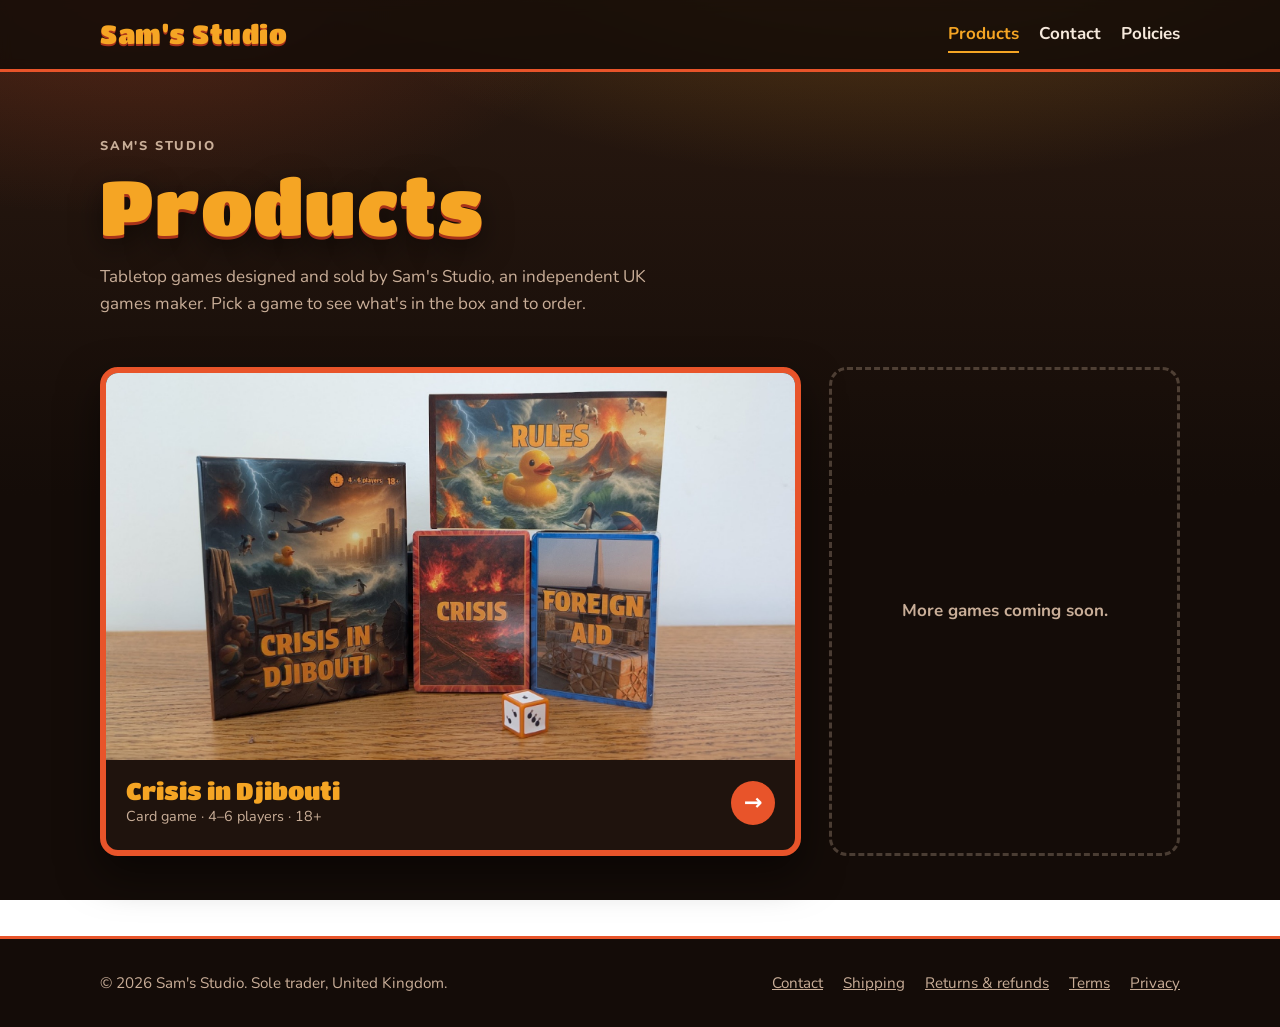
==== index.html @ fb30d2c3 "Add Sam's Studio site with Crisis in Djibouti product page Co-Authored-By: Claude Opus 5.5 (1M conte" ====
<!doctype html>
<html lang="en-GB">
<head>
  <meta charset="utf-8">
  <meta name="viewport" content="width=device-width, initial-scale=1">
  <title>Products | Sam's Studio</title>
  <meta name="description" content="Sam's Studio makes and sells tabletop card games, including Crisis in Djibouti.">
  <link rel="preconnect" href="https://fonts.googleapis.com">
  <link rel="preconnect" href="https://fonts.gstatic.com" crossorigin>
  <link href="https://fonts.googleapis.com/css2?family=Nunito:wght@400;600;700;800&family=Titan+One&display=swap" rel="stylesheet">
  <link rel="stylesheet" href="css/style.css">
</head>
<body>
  <header class="site-header">
    <div class="wrap">
      <a class="brand" href="index.html">Sam's Studio</a>
      <nav class="nav" aria-label="Main">
        <a href="index.html" aria-current="page">Products</a>
        <a href="contact.html">Contact</a>
        <a href="policies.html">Policies</a>
      </nav>
    </div>
  </header>

  <main>
    <section class="wrap page-intro">
      <p class="eyebrow">Sam's Studio</p>
      <h1 class="display">Products</h1>
      <p>Tabletop games designed and sold by Sam's Studio, an independent UK games maker. Pick a game to see what's in the box and to order.</p>
    </section>

    <section class="wrap product-grid" aria-label="Products">
      <a class="product-tile" href="crisis-in-djibouti.html">
        <img src="images/cid-product.jpg" alt="Crisis in Djibouti game box with the rules booklet, Crisis deck, Foreign Aid deck and die" width="1800" height="1012">
        <div class="tile-body">
          <div>
            <div class="tile-name">Crisis in Djibouti</div>
            <div class="tile-meta">Card game · 4–6 players · 18+</div>
          </div>
          <span class="tile-arrow" aria-hidden="true">&rarr;</span>
        </div>
      </a>

      <div class="coming-soon">
        <p><strong>More games coming soon.</strong></p>
      </div>
    </section>
  </main>

  <footer class="site-footer">
    <div class="wrap">
      <span>&copy; 2026 Sam's Studio. Sole trader, United Kingdom.</span>
      <nav aria-label="Footer">
        <a href="contact.html">Contact</a>
        <a href="policies.html#shipping">Shipping</a>
        <a href="policies.html#returns">Returns &amp; refunds</a>
        <a href="policies.html#terms">Terms</a>
        <a href="policies.html#privacy">Privacy</a>
      </nav>
    </div>
  </footer>
</body>
</html>
---- css/style.css ----
/* Sam's Studio — styled after Crisis in Djibouti */

:root {
  --ink: #140c08;
  --ink-2: #1f130d;
  --ink-3: #2b1a11;
  --ember: #e8542a;      /* Crisis card frame */
  --ember-deep: #a8321a;
  --amber: #f5a524;      /* Title lettering */
  --amber-light: #ffc757;
  --aid: #2f74d6;        /* Foreign Aid card frame */
  --power: #f2c230;      /* Power card frame */
  --paper: #fbe3c4;      /* Crisis card body */
  --text: #f6e9dc;
  --muted: #c9ae98;
  --radius: 14px;
  --display: "Titan One", "Arial Rounded MT Bold", "Trebuchet MS", sans-serif;
  --body: "Nunito", system-ui, -apple-system, "Segoe UI", sans-serif;
}

* { box-sizing: border-box; }

html { scroll-behavior: smooth; }

body {
  margin: 0;
  min-height: 100vh;
  display: flex;
  flex-direction: column;
  font-family: var(--body);
  font-size: 1.0625rem;
  line-height: 1.6;
  color: var(--text);
  background:
    radial-gradient(ellipse 80% 50% at 70% -10%, rgba(245, 165, 36, 0.28), transparent 60%),
    radial-gradient(ellipse 60% 40% at 10% 0%, rgba(232, 84, 42, 0.22), transparent 60%),
    linear-gradient(180deg, var(--ink-3) 0%, var(--ink) 55%);
  background-attachment: fixed;
}

img { max-width: 100%; height: auto; display: block; }

a { color: var(--amber-light); }

.wrap {
  width: 100%;
  max-width: 1120px;
  margin: 0 auto;
  padding-inline: 20px;
}

/* ---------- Header ---------- */

.site-header {
  border-bottom: 3px solid var(--ember);
  background: rgba(20, 12, 8, 0.85);
  backdrop-filter: blur(6px);
  position: sticky;
  top: 0;
  z-index: 10;
}

.site-header .wrap {
  display: flex;
  align-items: center;
  justify-content: space-between;
  gap: 16px;
  padding-block: 14px;
  flex-wrap: wrap;
}

.brand {
  font-family: var(--display);
  font-size: 1.6rem;
  color: var(--amber);
  text-decoration: none;
  letter-spacing: 0.02em;
  text-shadow: 0 2px 0 var(--ember-deep);
}

.nav { display: flex; gap: 20px; flex-wrap: wrap; }

.nav a {
  color: var(--text);
  text-decoration: none;
  font-weight: 700;
  padding-block: 4px;
  border-bottom: 2px solid transparent;
}

.nav a:hover,
.nav a[aria-current="page"] { color: var(--amber); border-color: var(--amber); }

main { flex: 1; }

/* ---------- Type ---------- */

.display {
  font-family: var(--display);
  font-weight: 400;
  color: var(--amber);
  line-height: 1.05;
  letter-spacing: 0.01em;
  text-shadow: 0 3px 0 var(--ember-deep), 0 10px 30px rgba(0, 0, 0, 0.5);
  margin: 0;
}

h1.display { font-size: clamp(2.6rem, 7vw, 4.75rem); }
h2.display { font-size: clamp(1.8rem, 4vw, 2.6rem); }

.eyebrow {
  font-weight: 800;
  text-transform: uppercase;
  letter-spacing: 0.14em;
  font-size: 0.8rem;
  color: var(--ember);
  margin: 0 0 10px;
}

.lead { font-size: 1.2rem; color: var(--text); max-width: 60ch; }

/* ---------- Products page ---------- */

.page-intro { padding-block: 64px 32px; }
.page-intro p { color: var(--muted); max-width: 55ch; }

.product-grid {
  display: grid;
  grid-template-columns: 2fr 1fr;
  gap: 28px;
  padding-bottom: 80px;
}

.product-tile {
  display: flex;
  flex-direction: column;
  text-decoration: none;
  color: inherit;
  background: var(--ink-2);
  border: 6px solid var(--ember);
  border-radius: 18px;
  overflow: hidden;
  box-shadow: 0 18px 40px rgba(0, 0, 0, 0.5);
  transition: transform 0.2s ease, box-shadow 0.2s ease, border-color 0.2s ease;
}

.product-tile:hover,
.product-tile:focus-visible {
  transform: translateY(-6px);
  border-color: var(--amber);
  box-shadow: 0 26px 50px rgba(0, 0, 0, 0.6), 0 0 0 4px rgba(245, 165, 36, 0.25);
  outline: none;
}

.product-tile img { width: 100%; }

.product-tile .tile-body {
  padding: 18px 20px 22px;
  display: flex;
  justify-content: space-between;
  align-items: center;
  gap: 12px;
}

.product-tile .tile-name {
  font-family: var(--display);
  font-size: 1.5rem;
  color: var(--amber);
  line-height: 1.1;
}

.product-tile .tile-meta { font-size: 0.9rem; color: var(--muted); }

.product-tile .tile-arrow {
  flex: none;
  width: 44px;
  height: 44px;
  border-radius: 50%;
  display: grid;
  place-items: center;
  background: var(--ember);
  color: #fff;
  font-size: 1.4rem;
  font-weight: 800;
}

.coming-soon {
  border: 3px dashed rgba(201, 174, 152, 0.3);
  border-radius: 18px;
  display: grid;
  place-items: center;
  text-align: center;
  padding: 40px 24px;
  color: var(--muted);
  min-height: 240px;
}

/* ---------- Product detail ---------- */

.hero { padding-block: 48px 64px; }

.hero-grid {
  display: grid;
  grid-template-columns: 1.15fr 1fr;
  gap: 48px;
  align-items: center;
}

.hero-media {
  border: 6px solid var(--ember);
  border-radius: 18px;
  overflow: hidden;
  box-shadow: 0 24px 60px rgba(0, 0, 0, 0.6);
}

.badges { display: flex; flex-wrap: wrap; gap: 10px; margin: 20px 0 24px; }

.badge {
  font-weight: 800;
  font-size: 0.9rem;
  padding: 6px 14px;
  border-radius: 999px;
  background: rgba(245, 165, 36, 0.12);
  border: 2px solid var(--amber);
  color: var(--amber-light);
}

.price {
  font-family: var(--display);
  font-size: 2.4rem;
  color: var(--text);
  margin: 8px 0 4px;
}

.price-note { color: var(--muted); font-size: 0.95rem; margin: 0 0 24px; }

.buy-button {
  display: inline-flex;
  align-items: center;
  justify-content: center;
  gap: 10px;
  font-family: var(--display);
  font-size: 1.5rem;
  letter-spacing: 0.03em;
  color: #2a1204;
  text-decoration: none;
  background: linear-gradient(180deg, var(--amber-light), var(--amber));
  border: 0;
  border-radius: 14px;
  padding: 18px 44px;
  box-shadow: 0 6px 0 var(--ember-deep), 0 16px 30px rgba(0, 0, 0, 0.45);
  cursor: pointer;
  transition: transform 0.12s ease, box-shadow 0.12s ease;
}

.buy-button:hover { transform: translateY(-2px); box-shadow: 0 8px 0 var(--ember-deep), 0 20px 34px rgba(0, 0, 0, 0.5); }
.buy-button:active { transform: translateY(4px); box-shadow: 0 2px 0 var(--ember-deep), 0 8px 16px rgba(0, 0, 0, 0.4); }

.secure-note { font-size: 0.85rem; color: var(--muted); margin-top: 14px; }

/* Card-style sections */

.section { padding-block: 64px; }

.section-head { margin-bottom: 32px; }

.card-row {
  display: grid;
  grid-template-columns: repeat(3, 1fr);
  gap: 24px;
}

.game-card {
  border-radius: 16px;
  padding: 26px 24px 28px;
  border: 6px solid var(--ember);
  background: linear-gradient(180deg, #ffe9cc, #f7c99a);
  color: #2a1204;
  box-shadow: 0 16px 36px rgba(0, 0, 0, 0.45);
}

.game-card.aid { border-color: var(--aid); background: linear-gradient(180deg, #e6f0ff, #bcd4f7); color: #0d1f3d; }
.game-card.power { border-color: var(--power); background: linear-gradient(180deg, #fff6d6, #f7dd8a); color: #2d2200; }

.game-card h3 {
  font-family: var(--display);
  font-weight: 400;
  font-size: 1.6rem;
  margin: 0 0 8px;
  letter-spacing: 0.02em;
}

.game-card p { margin: 0; font-weight: 600; }

.game-card.global { border-color: var(--amber); background: linear-gradient(180deg, #ffe2b8, #f5b867); color: #2a1204; }

.card-row.steps { grid-template-columns: repeat(4, 1fr); }
.steps .game-card { position: relative; padding-top: 34px; }
.steps .game-card:nth-child(odd) { transform: rotate(-1deg); }
.steps .game-card:nth-child(even) { transform: rotate(1deg) translateY(8px); }

.step-num {
  position: absolute;
  top: -18px;
  left: 18px;
  width: 42px;
  height: 42px;
  border-radius: 50%;
  display: grid;
  place-items: center;
  font-family: var(--display);
  font-size: 1.3rem;
  color: #fff;
  background: var(--ember-deep);
  border: 3px solid var(--ink);
}

.warning {
  margin-top: 48px;
  padding: 22px 26px;
  border-left: 6px solid var(--ember);
  background: rgba(232, 84, 42, 0.1);
  border-radius: 0 var(--radius) var(--radius) 0;
  max-width: 820px;
}
.warning p { margin: 0; }
.warning p + p { margin-top: 10px; }
.warning strong { color: var(--amber-light); }

.price-plus { font-family: var(--body); font-size: 1.1rem; font-weight: 700; color: var(--muted); }

.split {
  display: grid;
  grid-template-columns: 1fr 1fr;
  gap: 48px;
  align-items: center;
}

.photo {
  border-radius: 16px;
  overflow: hidden;
  border: 4px solid rgba(245, 165, 36, 0.5);
  box-shadow: 0 20px 44px rgba(0, 0, 0, 0.5);
}

.photo img { width: 100%; height: 100%; object-fit: cover; }

.gallery {
  display: grid;
  grid-template-columns: repeat(3, 1fr);
  gap: 20px;
}

.gallery .photo { aspect-ratio: 4 / 5; }
.gallery .photo:nth-child(2) { transform: translateY(24px); }

.check-list { list-style: none; padding: 0; margin: 0; display: grid; gap: 12px; }
.check-list li { padding-left: 34px; position: relative; }
.check-list li::before {
  content: "";
  position: absolute;
  left: 0;
  top: 0.35em;
  width: 20px;
  height: 20px;
  border-radius: 5px;
  background: var(--ember);
  box-shadow: inset 0 0 0 4px var(--ink);
  border: 2px solid var(--ember);
}

.cta-band {
  margin-block: 32px 80px;
  padding: 48px 32px;
  text-align: center;
  border-radius: 20px;
  border: 6px solid var(--ember);
  background:
    linear-gradient(rgba(20, 12, 8, 0.75), rgba(20, 12, 8, 0.85)),
    url("../images/cid-product.jpg") center / cover;
}

.cta-band p { color: var(--muted); margin: 12px auto 28px; max-width: 50ch; }

.placeholder {
  background: rgba(245, 165, 36, 0.18);
  border: 1px dashed var(--amber);
  border-radius: 4px;
  padding: 0 4px;
}

/* ---------- Text pages (policies, contact) ---------- */

.prose { max-width: 760px; padding-block: 56px 80px; }
.prose h2 {
  font-family: var(--display);
  font-weight: 400;
  color: var(--amber);
  font-size: 1.6rem;
  margin: 48px 0 12px;
}
.prose p, .prose li { color: var(--text); }
.prose .muted { color: var(--muted); }

.info-card {
  background: var(--ink-2);
  border: 3px solid var(--ember);
  border-radius: var(--radius);
  padding: 24px 28px;
  margin-top: 24px;
}

.info-card dl { margin: 0; display: grid; grid-template-columns: max-content 1fr; gap: 10px 24px; }
.info-card dt { font-weight: 800; color: var(--amber); }
.info-card dd { margin: 0; }

/* ---------- Footer ---------- */

.site-footer {
  border-top: 3px solid var(--ember);
  background: var(--ink);
  padding-block: 32px;
  font-size: 0.95rem;
  color: var(--muted);
}

.site-footer .wrap {
  display: flex;
  justify-content: space-between;
  gap: 16px 32px;
  flex-wrap: wrap;
}

.site-footer nav { display: flex; gap: 20px; flex-wrap: wrap; }
.site-footer a { color: var(--muted); }
.site-footer a:hover { color: var(--amber); }

/* ---------- Responsive ---------- */

@media (max-width: 1080px) and (min-width: 861px) {
  .card-row.steps { grid-template-columns: repeat(2, 1fr); gap: 40px 24px; }
}

@media (max-width: 860px) {
  .product-grid { grid-template-columns: 1fr; }
  .coming-soon { min-height: 0; padding: 24px; }
  .hero-grid, .split { grid-template-columns: 1fr; gap: 32px; }
  .card-row, .card-row.steps { grid-template-columns: 1fr; gap: 36px; }
  .steps .game-card:nth-child(n) { transform: none; }
  .gallery { grid-template-columns: 1fr 1fr; }
  .gallery .photo:nth-child(2) { transform: none; }
  .gallery .photo:nth-child(3) { grid-column: span 2; aspect-ratio: 16 / 10; }
  .buy-button { width: 100%; }
}

@media (prefers-reduced-motion: reduce) {
  * { transition: none !important; scroll-behavior: auto !important; }
}
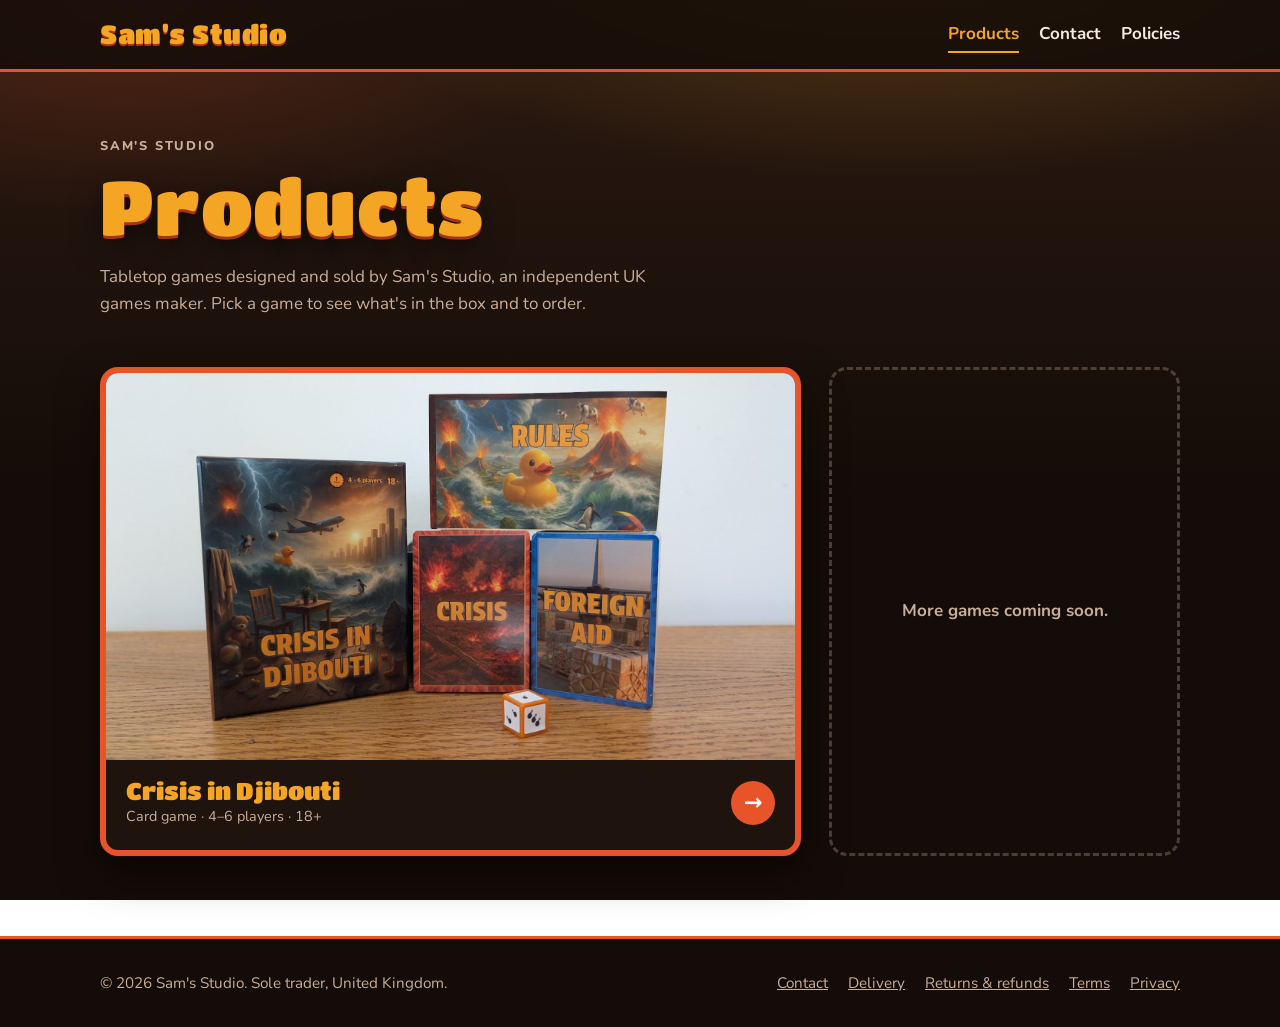
==== commit 7885e58d: "Switch to personal fulfilment for first run, price £35, no direct shipping Co-Authored-By: Claude Op" ====
--- a/index.html
+++ b/index.html
@@ -52,7 +52,7 @@
       <span>&copy; 2026 Sam's Studio. Sole trader, United Kingdom.</span>
       <nav aria-label="Footer">
         <a href="contact.html">Contact</a>
-        <a href="policies.html#shipping">Shipping</a>
+        <a href="policies.html#shipping">Delivery</a>
         <a href="policies.html#returns">Returns &amp; refunds</a>
         <a href="policies.html#terms">Terms</a>
         <a href="policies.html#privacy">Privacy</a>
--- a/css/style.css
+++ b/css/style.css
@@ -256,6 +256,22 @@
 .buy-button:hover { transform: translateY(-2px); box-shadow: 0 8px 0 var(--ember-deep), 0 20px 34px rgba(0, 0, 0, 0.5); }
 .buy-button:active { transform: translateY(4px); box-shadow: 0 2px 0 var(--ember-deep), 0 8px 16px rgba(0, 0, 0, 0.4); }
 
+.collect-note {
+  font-size: 0.95rem;
+  line-height: 1.5;
+  color: var(--text);
+  background: rgba(47, 116, 214, 0.14);
+  border-left: 4px solid var(--aid);
+  border-radius: 0 10px 10px 0;
+  padding: 12px 16px;
+  margin: 0 0 24px;
+  max-width: 52ch;
+}
+
+.collect-note p { margin: 0; color: var(--text); }
+.collect-note p + p { margin-top: 8px; }
+.cta-band .collect-note { margin: 0 auto 28px; text-align: left; }
+
 .secure-note { font-size: 0.85rem; color: var(--muted); margin-top: 14px; }
 
 /* Card-style sections */
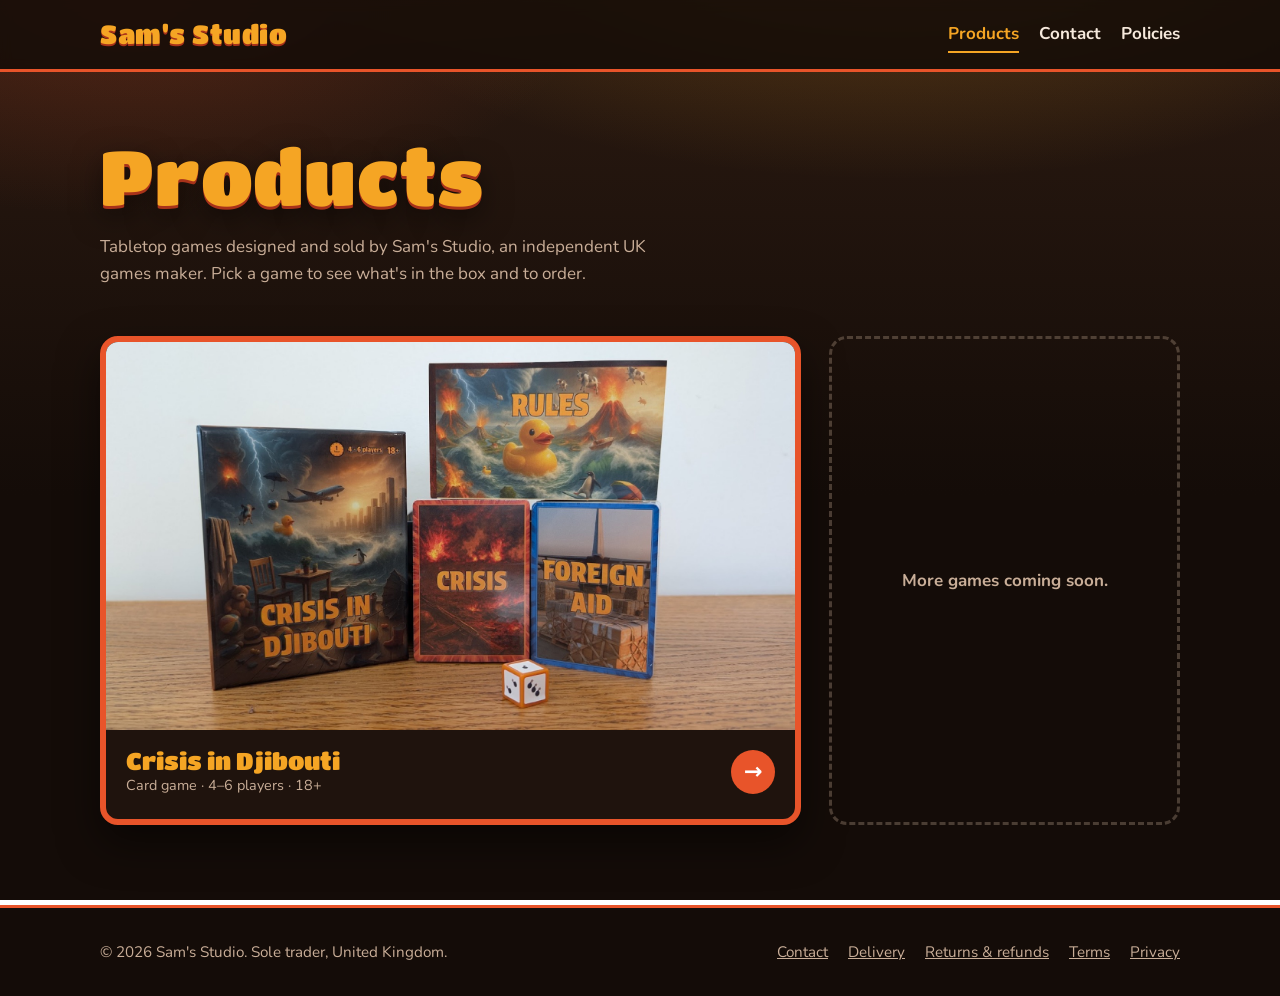
==== commit 8f4d7136: "Remove eyebrow above Products title Co-Authored-By: Claude Opus 5.5 (1M context) <noreply@anthropic." ====
--- a/index.html
+++ b/index.html
@@ -24,7 +24,6 @@
 
   <main>
     <section class="wrap page-intro">
-      <p class="eyebrow">Sam's Studio</p>
       <h1 class="display">Products</h1>
       <p>Tabletop games designed and sold by Sam's Studio, an independent UK games maker. Pick a game to see what's in the box and to order.</p>
     </section>
--- a/css/style.css
+++ b/css/style.css
@@ -197,14 +197,17 @@
 
 /* ---------- Product detail ---------- */
 
-.hero { padding-block: 48px 64px; }
+.hero { padding-block: 32px 64px; }
 
 .hero-grid {
   display: grid;
   grid-template-columns: 1.15fr 1fr;
   gap: 48px;
-  align-items: center;
-}
+  align-items: start;
+}
+
+.hero .display { font-size: clamp(2.6rem, 6vw, 4rem); }
+.hero-info .lead { margin-top: 0; }
 
 .hero-media {
   border: 6px solid var(--ember);
@@ -272,6 +275,11 @@
 .collect-note p + p { margin-top: 8px; }
 .cta-band .collect-note { margin: 0 auto 28px; text-align: left; }
 
+.buy-row { display: flex; align-items: center; gap: 28px; flex-wrap: wrap; margin-top: 24px; }
+.buy-row .price { margin: 0; line-height: 1; }
+.buy-row .price-note { margin: 6px 0 0; }
+.hero-info .secure-note { margin: 14px 0 22px; }
+
 .secure-note { font-size: 0.85rem; color: var(--muted); margin-top: 14px; }
 
 /* Card-style sections */
@@ -344,6 +352,53 @@
 .warning strong { color: var(--amber-light); }
 
 .price-plus { font-family: var(--body); font-size: 1.1rem; font-weight: 700; color: var(--muted); }
+
+.hero-side { display: flex; flex-direction: column; gap: 24px; }
+
+.founders {
+  padding: 22px 24px 24px;
+  border: 5px solid var(--power);
+  border-radius: 18px;
+  background:
+    radial-gradient(ellipse 70% 80% at 0% 0%, rgba(242, 194, 48, 0.16), transparent 70%),
+    var(--ink-2);
+  box-shadow: 0 16px 36px rgba(0, 0, 0, 0.45);
+}
+
+.founders .eyebrow { color: var(--power); margin-bottom: 4px; }
+
+.founders h2 {
+  font-family: var(--display);
+  font-weight: 400;
+  font-size: 1.6rem;
+  line-height: 1.15;
+  color: var(--amber);
+  margin: 0 0 8px;
+}
+
+.founders-intro { color: var(--muted); font-size: 0.95rem; margin: 0 0 14px; }
+
+.perks { list-style: none; margin: 0; padding: 0; display: grid; gap: 10px; }
+
+.perks li {
+  position: relative;
+  padding-left: 30px;
+  display: flex;
+  flex-direction: column;
+}
+
+.perks li::before {
+  content: "\2605";
+  position: absolute;
+  left: 0;
+  top: 0;
+  color: var(--power);
+  font-size: 1.1rem;
+  line-height: 1.4;
+}
+
+.perks strong { font-weight: 800; color: var(--power); }
+.perks span { font-size: 0.92rem; color: var(--text); }
 
 .split {
   display: grid;
@@ -461,12 +516,16 @@
   .product-grid { grid-template-columns: 1fr; }
   .coming-soon { min-height: 0; padding: 24px; }
   .hero-grid, .split { grid-template-columns: 1fr; gap: 32px; }
+  .hero-side { display: contents; }
+  .hero-info { order: 1; }
+  .founders { order: 2; }
   .card-row, .card-row.steps { grid-template-columns: 1fr; gap: 36px; }
   .steps .game-card:nth-child(n) { transform: none; }
   .gallery { grid-template-columns: 1fr 1fr; }
   .gallery .photo:nth-child(2) { transform: none; }
   .gallery .photo:nth-child(3) { grid-column: span 2; aspect-ratio: 16 / 10; }
   .buy-button { width: 100%; }
+  .buy-row { gap: 16px; }
 }
 
 @media (prefers-reduced-motion: reduce) {
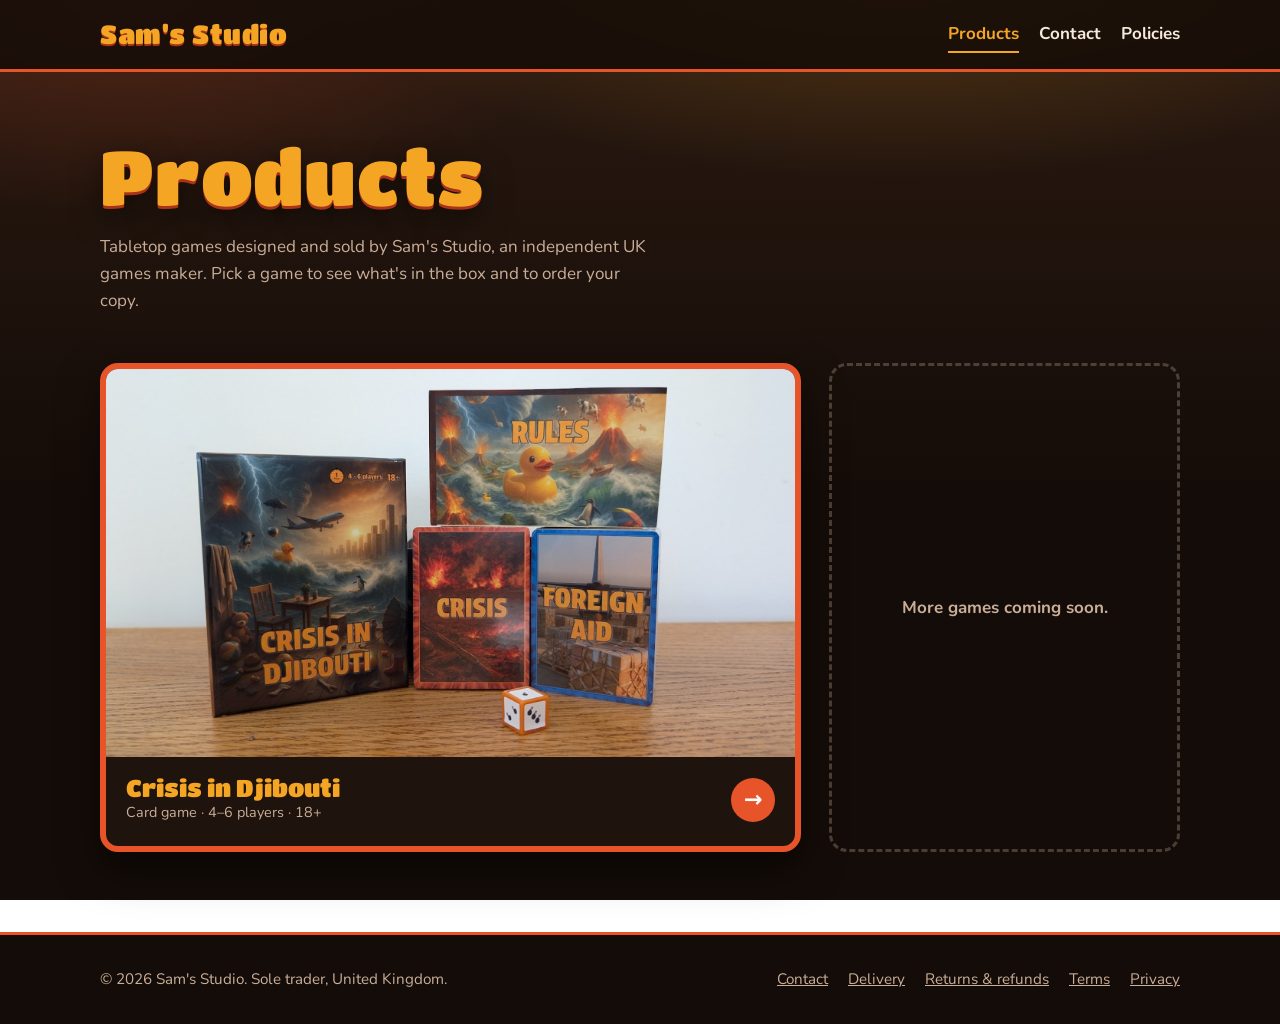
==== commit 7c6570c8: "Tweak Products intro copy Co-Authored-By: Claude Opus 5.5 (1M context) <noreply@anthropic.com>" ====
--- a/index.html
+++ b/index.html
@@ -25,7 +25,7 @@
   <main>
     <section class="wrap page-intro">
       <h1 class="display">Products</h1>
-      <p>Tabletop games designed and sold by Sam's Studio, an independent UK games maker. Pick a game to see what's in the box and to order.</p>
+      <p>Tabletop games designed and sold by Sam's Studio, an independent UK games maker. Pick a game to see what's in the box and to order your copy.</p>
     </section>
 
     <section class="wrap product-grid" aria-label="Products">
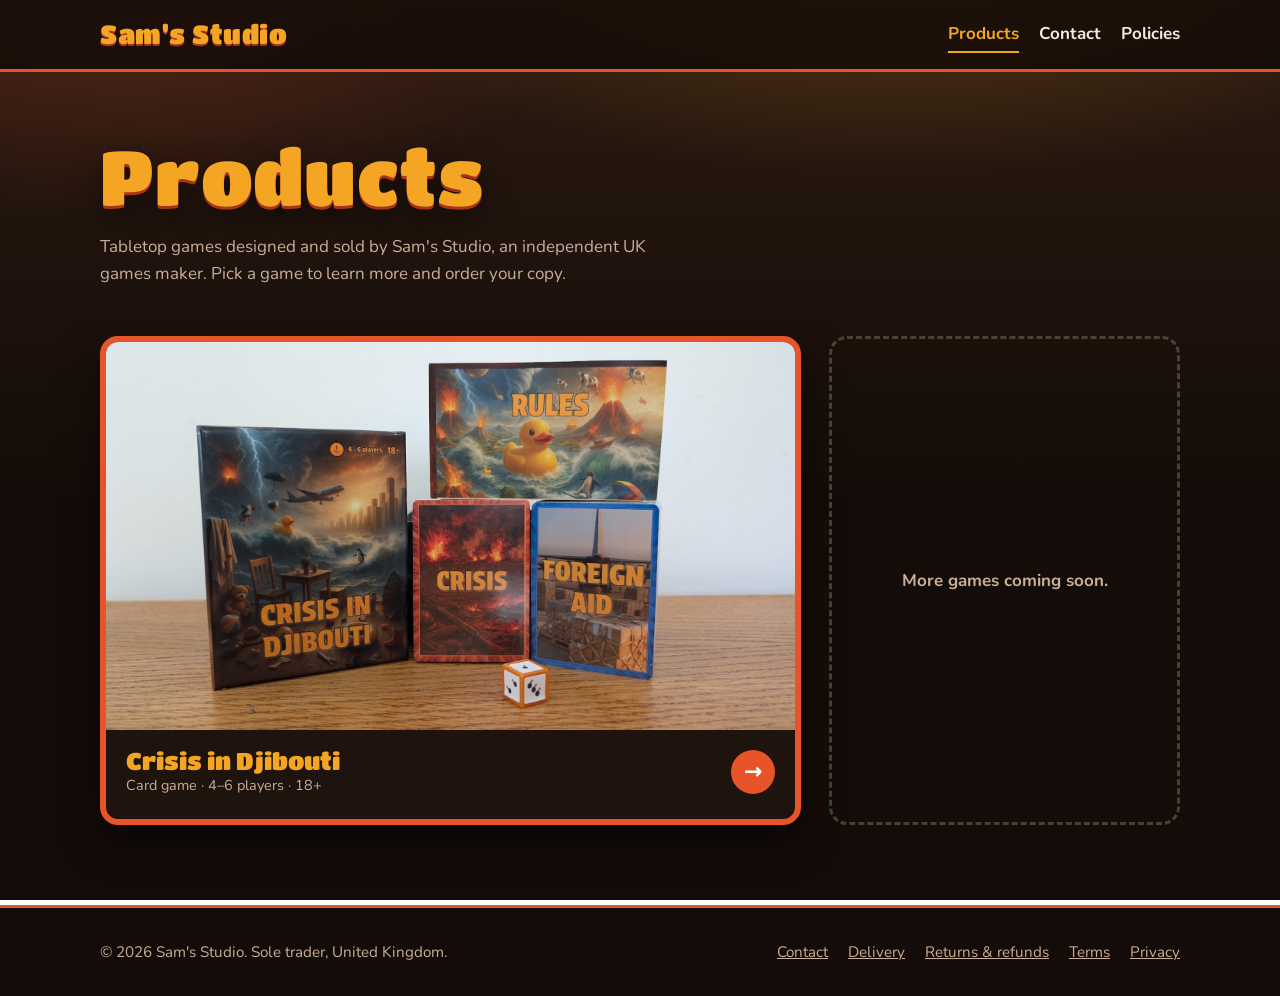
==== commit 1e7d3a57: "Tweak Products intro copy Co-Authored-By: Claude Opus 5.5 (1M context) <noreply@anthropic.com>" ====
--- a/index.html
+++ b/index.html
@@ -25,7 +25,7 @@
   <main>
     <section class="wrap page-intro">
       <h1 class="display">Products</h1>
-      <p>Tabletop games designed and sold by Sam's Studio, an independent UK games maker. Pick a game to see what's in the box and to order your copy.</p>
+      <p>Tabletop games designed and sold by Sam's Studio, an independent UK games maker. Pick a game to learn more and order your copy.</p>
     </section>
 
     <section class="wrap product-grid" aria-label="Products">
